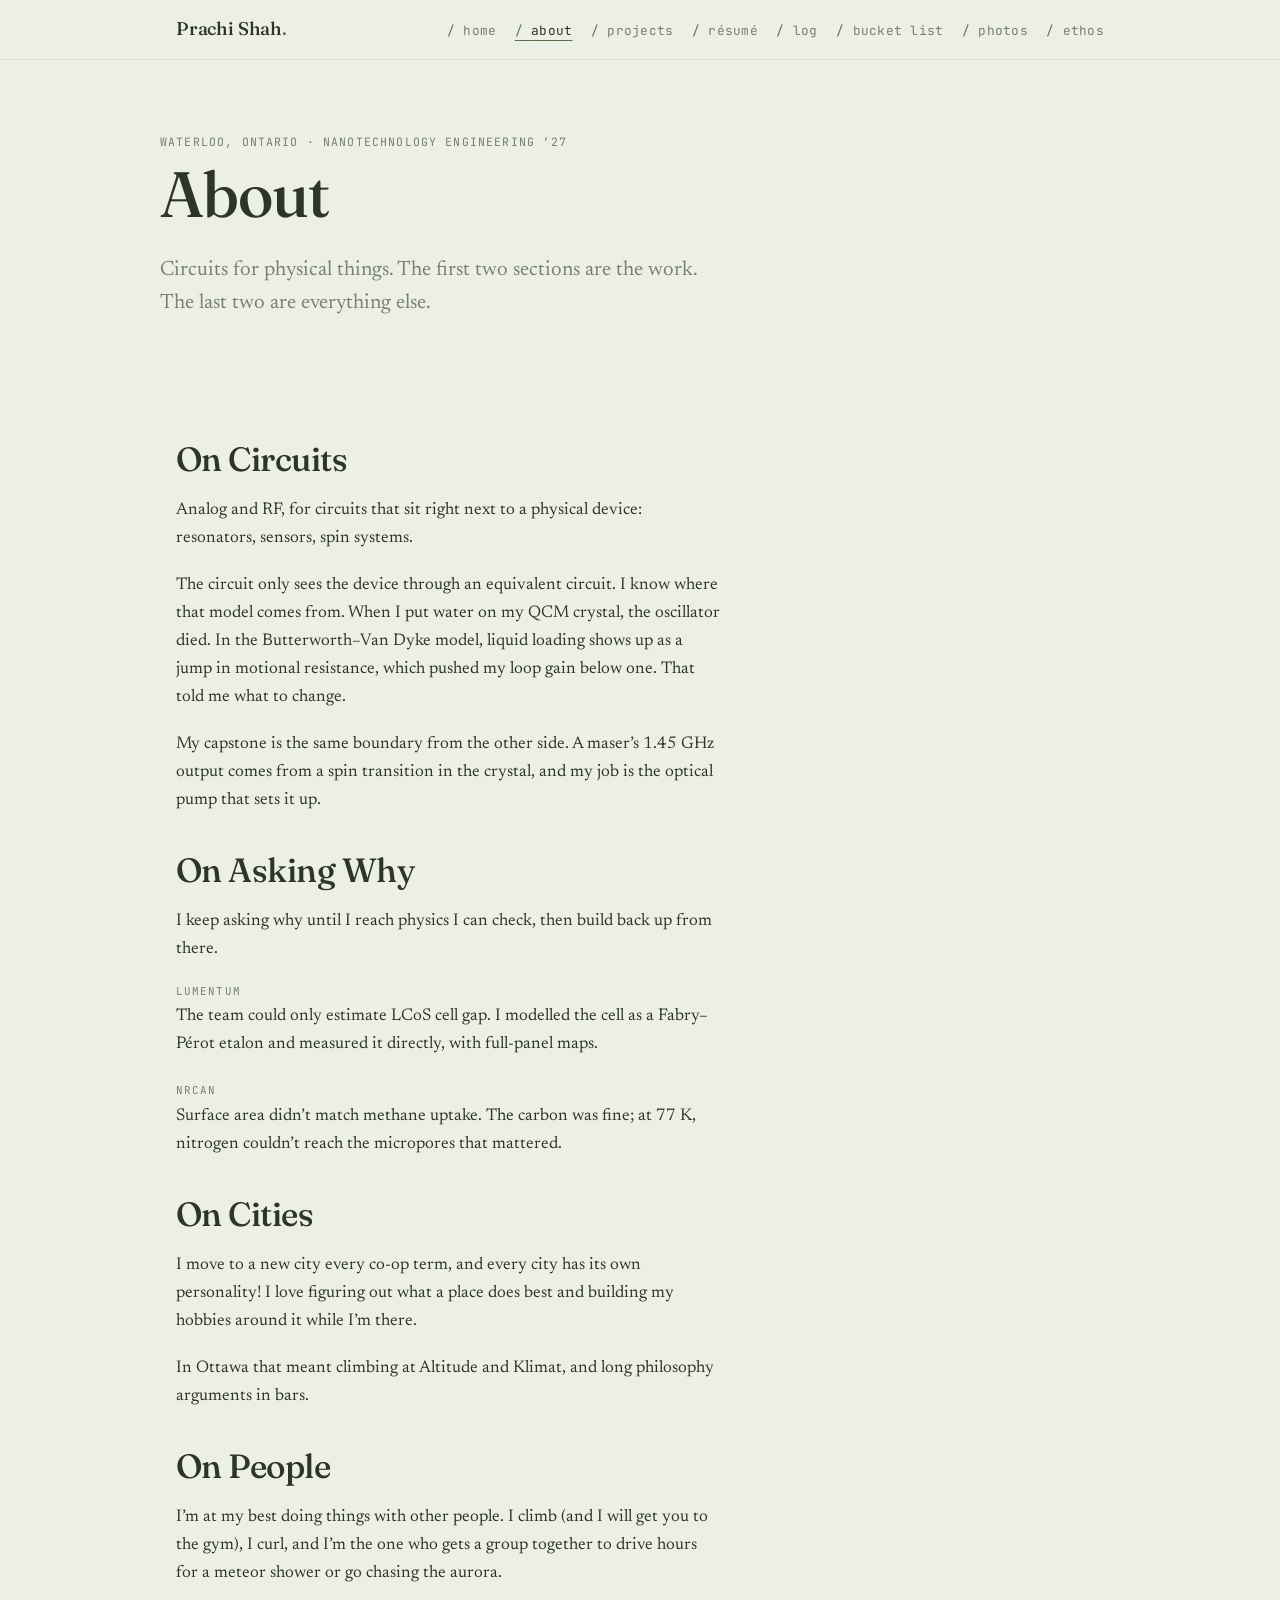
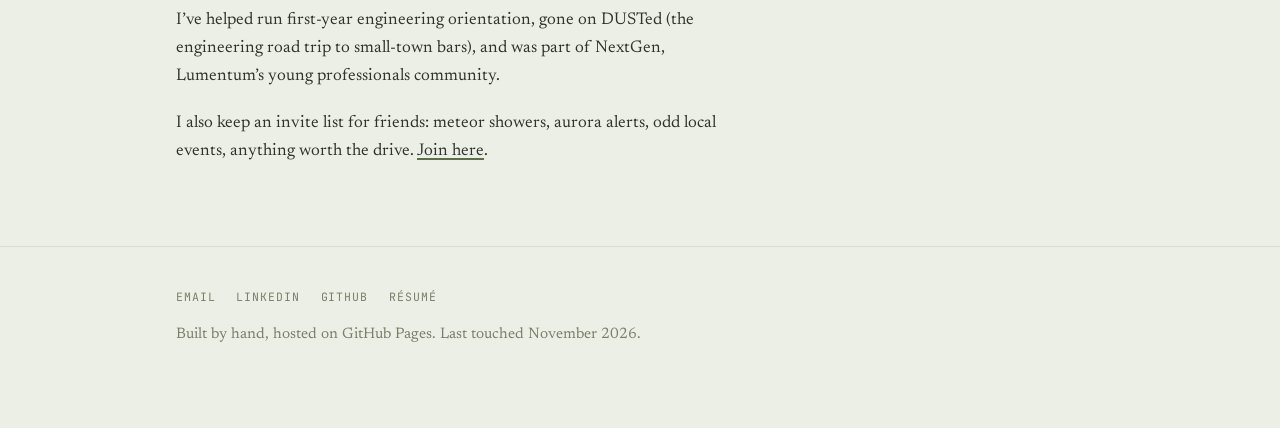
==== about.html @ 8060ae65 "Rewrite site copy: About page, new headline, plain résumé, slash nav - New about.html: On Circuits /" ====
<!DOCTYPE html>
<html lang="en">
<head>
<meta charset="utf-8">
<meta name="viewport" content="width=device-width, initial-scale=1">
<title>About — Prachi Shah</title>
<meta name="description" content="Prachi Shah — circuits for physical things. Analog and RF for resonators, sensors and spin systems. Nanotechnology engineering at Waterloo, 2027.">
<link rel="preconnect" href="https://fonts.googleapis.com">
<link rel="preconnect" href="https://fonts.gstatic.com" crossorigin>
<link href="https://fonts.googleapis.com/css2?family=Fraunces:opsz,wght@9..144,400;9..144,600;9..144,700&family=Newsreader:ital,opsz,wght@0,6..72,400;0,6..72,600;1,6..72,400&family=JetBrains+Mono:wght@400;500&display=swap" rel="stylesheet">
<link rel="stylesheet" href="assets/style.css">
<link rel="icon" href="data:image/svg+xml,<svg xmlns='http://www.w3.org/2000/svg' viewBox='0 0 100 100'><text y='.9em' font-size='90'>◐</text></svg>">
</head>
<body>

<!-- ============ NAV (same on every page — keep them in sync) ============ -->
<header class="masthead">
  <div class="wrap">
    <a class="wordmark" href="index.html">Prachi Shah<span>.</span></a>
    <nav class="nav">
      <a href="index.html">Home</a>
      <a href="about.html" aria-current="page">About</a>
      <a href="projects.html">projects</a>
      <a href="resume.html">Résumé</a>
      <a href="log.html">log</a>
      <a href="bucketlist.html">Bucket List</a>
      <a href="photos.html">Photos</a>
      <a href="ethos.html">Ethos</a>
    </nav>
  </div>
</header>

<main>

<section class="wrap page-head">
  <p class="meta">Waterloo, Ontario · Nanotechnology Engineering ’27</p>
  <h1>About</h1>
  <div class="rule"></div>
  <p class="lede">Circuits for physical things. The first two sections are the work. The last two are everything else.</p>
</section>

<section class="wrap">
<div class="prose stack">

  <!-- ===== PROFESSIONAL: keep these short and plain ===== -->

  <h2 id="circuits">On Circuits</h2>
  <p>Analog and RF, for circuits that sit right next to a physical device: resonators, sensors, spin systems.</p>
  <p>The circuit only sees the device through an equivalent circuit. I know where that model comes from. When I put water on my QCM crystal, the oscillator died. In the Butterworth–Van Dyke model, liquid loading shows up as a jump in motional resistance, which pushed my loop gain below one. That told me what to change.</p>
  <p>My capstone is the same boundary from the other side. A maser’s 1.45&nbsp;GHz output comes from a spin transition in the crystal, and my job is the optical pump that sets it up.</p>

  <h2 id="asking-why">On Asking Why</h2>
  <p>I keep asking why until I reach physics I can check, then build back up from there.</p>
  <div class="beat">
    <span class="beat-label">Lumentum</span>
    <p>The team could only estimate LCoS cell gap. I modelled the cell as a Fabry–Pérot etalon and measured it directly, with full-panel maps.</p>
  </div>
  <div class="beat">
    <span class="beat-label">NRCan</span>
    <p>Surface area didn’t match methane uptake. The carbon was fine; at 77&nbsp;K, nitrogen couldn’t reach the micropores that mattered.</p>
  </div>

  <!-- ===== PERSONAL: warmer, more me ===== -->

  <h2 id="cities">On Cities</h2>
  <p>I move to a new city every co-op term, and every city has its own personality! I love figuring out what a place does best and building my hobbies around it while I’m there.</p>
  <p>In Ottawa that meant climbing at Altitude and Klimat, and long philosophy arguments in bars.</p>
  <!-- ADD A CITY: copy the line above. One sentence per city is plenty. -->

  <h2 id="people">On People</h2>
  <p>I’m at my best doing things with other people. I climb (and I will get you to the gym), I curl, and I’m the one who gets a group together to drive hours for a meteor shower or go chasing the aurora.</p>
  <p>I’ve helped run first-year engineering orientation, gone on DUSTed (the engineering road trip to small-town bars), and was part of NextGen, Lumentum’s young professionals community.</p>
  <p>I also keep an invite list for friends: meteor showers, aurora alerts, odd local events, anything worth the drive. <a href="mailto:shahprachi.sap@gmail.com?subject=Add%20me%20to%20the%20invite%20list">Join here</a>.</p>

</div>
</section>

</main>

<!-- ============ FOOTER (same on every page) ============ -->
<footer class="foot">
  <div class="wrap">
    <div class="links">
      <a href="mailto:shahprachi.sap@gmail.com">Email</a>
      <a href="https://www.linkedin.com/in/prachixsh">LinkedIn</a>
      <a href="https://github.com/PrachixShah">GitHub</a>
      <a href="resume.html">Résumé</a>
    </div>
    <p>Built by hand, hosted on GitHub Pages. Last touched November 2026.</p>
  </div>
</footer>

</body>
</html>
---- assets/style.css ----
/* =========================================================
   prachi.dev — warm editorial zine
   One stylesheet for every page. Edit colours here.
   ========================================================= */

:root {
  --paper:      #ECEFE5;
  --paper-2:    #E2E7D6;
  --ink:        #2E342A;
  --muted:      #78806C;
  --rule:       #DBE0CF;
  --accent:     #5E6E4C;
  --accent-bg:  #E2E7D4;
  --shadow:     rgba(33, 38, 28, 0.08);

  --display: "Fraunces", Georgia, "Times New Roman", serif;
  --body:    "Newsreader", Georgia, "Times New Roman", serif;
  --mono:    "JetBrains Mono", ui-monospace, "SF Mono", Menlo, monospace;

  --measure: 34rem;
  --wide: 60rem;
}

@media (prefers-color-scheme: dark) {
  :root:not([data-theme="light"]) {
    --paper:     #171A13;
    --paper-2:   #1E2219;
    --ink:       #E7EBDA;
    --muted:     #8E9780;
    --rule:      #2A3022;
    --accent:    #9DB07E;
    --accent-bg: #222821;
    --shadow:    rgba(0, 0, 0, 0.4);
  }
}

*, *::before, *::after { box-sizing: border-box; }

html { -webkit-text-size-adjust: 100%; scroll-behavior: smooth; }

/* keep anchor targets clear of the sticky masthead */
[id] { scroll-margin-top: 6rem; }

body {
  margin: 0;
  background: var(--paper);
  color: var(--ink);
  font-family: var(--body);
  font-size: 1.0625rem;
  line-height: 1.65;
  font-synthesis-weight: none;
  -webkit-font-smoothing: antialiased;
}

/* ---------- layout ---------- */

.wrap {
  width: 100%;
  max-width: var(--wide);
  margin: 0 auto;
  padding: 0 16px;
}

.prose { max-width: var(--measure); }

/* ---------- type ---------- */

h1, h2, h3, h4 {
  font-family: var(--display);
  font-weight: 500;
  line-height: 1.12;
  letter-spacing: -0.015em;
  margin: 0 0 0.4em;
  font-variation-settings: "SOFT" 0, "WONK" 1;
}

h1 { font-size: clamp(2.5rem, 7vw, 4rem); }
h2 { font-size: clamp(1.6rem, 3.6vw, 2.1rem); margin-top: 2.2em; }
h3 { font-size: 1.25rem; margin-top: 1.8em; }

p { margin: 0 0 1.1em; }

a {
  color: var(--ink);
  text-decoration-color: var(--accent);
  text-decoration-thickness: 1.5px;
  text-underline-offset: 3px;
}
a:hover { color: var(--accent); }

em { font-style: italic; }
strong { font-weight: 600; }

hr {
  border: 0;
  border-top: 1px solid var(--rule);
  margin: 3rem 0;
}

blockquote {
  margin: 1.6em 0;
  padding-left: 1.1em;
  border-left: 3px solid var(--accent);
  font-style: italic;
  color: var(--muted);
}

code {
  font-family: var(--mono);
  font-size: 0.85em;
  background: var(--paper-2);
  padding: 0.12em 0.36em;
  border-radius: 3px;
}

/* small caps meta line */
.meta {
  font-family: var(--mono);
  font-size: 0.72rem;
  letter-spacing: 0.1em;
  text-transform: uppercase;
  color: var(--muted);
  margin: 0 0 0.6em;
}

.lede {
  font-size: 1.3rem;
  line-height: 1.55;
  color: var(--muted);
  max-width: var(--measure);
}

/* ---------- masthead ---------- */

.masthead {
  border-bottom: 1px solid var(--rule);
  background: var(--paper);
  position: sticky;
  top: 0;
  z-index: 20;
}

.masthead .wrap {
  display: flex;
  flex-wrap: wrap;
  align-items: baseline;
  gap: 0.6rem 1.4rem;
  padding-top: 0.9rem;
  padding-bottom: 0.9rem;
}

.wordmark {
  font-family: var(--display);
  font-weight: 500;
  font-size: 1.15rem;
  letter-spacing: -0.01em;
  text-decoration: none;
  margin-right: auto;
  white-space: nowrap;
}
.wordmark span { color: var(--accent); }

.nav {
  display: flex;
  flex-wrap: wrap;
  gap: 0.2rem 1.15rem;
  font-family: var(--mono);
  font-size: 0.8rem;
  letter-spacing: 0.02em;
  text-transform: lowercase;
}
.nav a { text-decoration: none; color: var(--muted); white-space: nowrap; }
.nav a::before { content: "/ "; color: var(--accent); }
.nav a:hover { color: var(--accent); }
.nav a[aria-current="page"] { color: var(--ink); text-decoration: underline; text-decoration-color: var(--accent); text-underline-offset: 5px; }

/* ---------- hero ---------- */

.hero { padding: clamp(3rem, 9vw, 6rem) 0 2.5rem; }
.hero h1 { margin-bottom: 0.3em; }
.hero .rule {
  width: 3.5rem;
  border-top: 3px solid var(--accent);
  margin: 1.8rem 0;
}

.page-head { padding: clamp(2.5rem, 7vw, 4.5rem) 0 1.5rem; }

/* ---------- cards ---------- */

.cards {
  display: grid;
  grid-template-columns: repeat(auto-fit, minmax(220px, 1fr));
  gap: 1px;
  background: var(--rule);
  border: 1px solid var(--rule);
  margin: 2.5rem 0;
}

.card {
  background: var(--paper);
  padding: 1.6rem 1.4rem;
  text-decoration: none;
  display: block;
  transition: background 0.15s ease;
}
.card:hover { background: var(--accent-bg); color: var(--ink); }
.card h3 { margin: 0 0 0.35em; font-size: 1.2rem; }
.card p { margin: 0; font-size: 0.95rem; color: var(--muted); line-height: 1.5; }

/* ---------- tags ---------- */

.tags { display: flex; flex-wrap: wrap; gap: 0.4rem; margin: 0.8rem 0 1.2rem; padding: 0; list-style: none; }
.tag {
  font-family: var(--mono);
  font-size: 0.66rem;
  letter-spacing: 0.07em;
  text-transform: uppercase;
  border: 1px solid var(--rule);
  border-radius: 999px;
  padding: 0.22rem 0.62rem;
  color: var(--muted);
  white-space: nowrap;
}
.tag.hot { border-color: var(--accent); color: var(--accent); }

/* ---------- entries (projects, log) ---------- */

.entry {
  padding: 2.6rem 0;
  border-top: 1px solid var(--rule);
}
.entry:first-of-type { border-top: 0; }
.entry h2 { margin-top: 0; }
.entry > p, .entry > ul, .entry > ol, .entry > blockquote { max-width: var(--measure); }

.entry-note {
  font-size: 0.95rem;
  color: var(--muted);
}

.kicker {
  font-family: var(--mono);
  font-size: 0.7rem;
  letter-spacing: 0.12em;
  text-transform: uppercase;
  color: var(--accent);
  margin-bottom: 0.7em;
}

/* labelled sub-blocks inside a project */
.beat { margin: 1.4rem 0; max-width: var(--measure); }
.beat-label {
  font-family: var(--mono);
  font-size: 0.68rem;
  letter-spacing: 0.1em;
  text-transform: uppercase;
  color: var(--muted);
  display: block;
  margin-bottom: 0.25em;
}

/* ---------- figures / photos ---------- */

figure { margin: 1.8rem 0; }
figure img { width: 100%; height: auto; display: block; border: 1px solid var(--rule); }
figcaption {
  font-family: var(--mono);
  font-size: 0.72rem;
  line-height: 1.5;
  color: var(--muted);
  margin-top: 0.6rem;
}

.grid {
  display: grid;
  grid-template-columns: repeat(auto-fill, minmax(240px, 1fr));
  gap: 1.4rem;
  margin: 2rem 0;
}
.grid figure { margin: 0; }

/* a dashed box that stands in for a photo you haven't added yet */
.slot {
  aspect-ratio: 4 / 3;
  border: 1px dashed var(--rule);
  background: var(--paper-2);
  display: flex;
  align-items: center;
  justify-content: center;
  text-align: center;
  padding: 1rem;
  font-family: var(--mono);
  font-size: 0.68rem;
  letter-spacing: 0.06em;
  color: var(--muted);
}

/* ---------- resume ---------- */

.rsm-item { margin: 0 0 1.9rem; max-width: 46rem; }
.rsm-head {
  display: flex;
  flex-wrap: wrap;
  align-items: baseline;
  justify-content: space-between;
  gap: 0.2rem 1rem;
  margin-bottom: 0.2rem;
}
.rsm-head h3 { margin: 0; font-size: 1.15rem; }
.rsm-where { color: var(--muted); font-size: 1rem; }
.rsm-when {
  font-family: var(--mono);
  font-size: 0.7rem;
  letter-spacing: 0.08em;
  text-transform: uppercase;
  color: var(--muted);
  white-space: nowrap;
}
.rsm-item ul { margin: 0.6rem 0 0; padding-left: 1.1rem; }
.rsm-item li { margin-bottom: 0.45rem; }

.skills { display: grid; gap: 0.7rem; max-width: 46rem; }
.skills div { font-size: 1rem; }
.skills b { font-family: var(--mono); font-size: 0.7rem; letter-spacing: 0.08em; text-transform: uppercase; color: var(--muted); display: block; }

.btn {
  display: inline-block;
  font-family: var(--mono);
  font-size: 0.72rem;
  letter-spacing: 0.1em;
  text-transform: uppercase;
  border: 1px solid var(--accent);
  color: var(--accent);
  padding: 0.6rem 1.1rem;
  text-decoration: none;
  transition: background 0.15s ease, color 0.15s ease;
}
.btn:hover { background: var(--accent); color: var(--paper); }

/* ---------- bucket list ---------- */

.bucket { list-style: none; padding: 0; margin: 1.4rem 0 0; max-width: 46rem; }
.bucket li {
  display: flex;
  gap: 0.85rem;
  align-items: baseline;
  padding: 0.7rem 0;
  border-bottom: 1px dotted var(--rule);
}
.bucket .box {
  font-family: var(--mono);
  font-size: 0.9rem;
  color: var(--muted);
  flex: none;
  width: 1.2rem;
}
.bucket .what { flex: 1 1 0%; min-width: 0; }
.bucket li.done { color: var(--muted); }
.bucket li.done .what { text-decoration: line-through; text-decoration-color: var(--accent); }
.bucket li.done .box { color: var(--accent); }
.bucket .when {
  margin-left: auto;
  font-family: var(--mono);
  font-size: 0.66rem;
  letter-spacing: 0.06em;
  text-transform: uppercase;
  color: var(--muted);
  flex: none;
  padding-left: 1rem;
}

/* ---------- footer ---------- */

.foot {
  border-top: 1px solid var(--rule);
  margin-top: 5rem;
  padding: 2.5rem 0 4rem;
  font-size: 0.95rem;
  color: var(--muted);
}
.foot a { color: var(--muted); }
.foot .links { display: flex; flex-wrap: wrap; gap: 0.5rem 1.3rem; margin-bottom: 1rem; font-family: var(--mono); font-size: 0.72rem; letter-spacing: 0.08em; text-transform: uppercase; }
.foot .links a { text-decoration: none; }
.foot .links a:hover { color: var(--accent); }

/* ---------- misc ---------- */

.stack > * + * { margin-top: 1.1em; }

.pull {
  font-family: var(--display);
  font-size: clamp(1.35rem, 3vw, 1.75rem);
  line-height: 1.35;
  color: var(--ink);
  max-width: 30rem;
  margin: 2.4rem 0;
  padding-left: 1.2rem;
  border-left: 3px solid var(--accent);
}

@media (max-width: 640px) {
  body { font-size: 1.06rem; }
  .masthead .wrap { padding-top: 0.75rem; padding-bottom: 0.75rem; }
  .entry { padding: 2rem 0; }
  .bucket .when { margin-left: 0; padding-left: 0; width: 100%; }
  .bucket li { flex-wrap: wrap; }
}

@media print {
  .masthead, .foot, .btn { display: none; }
  body { background: #fff; color: #000; font-size: 11pt; }
}
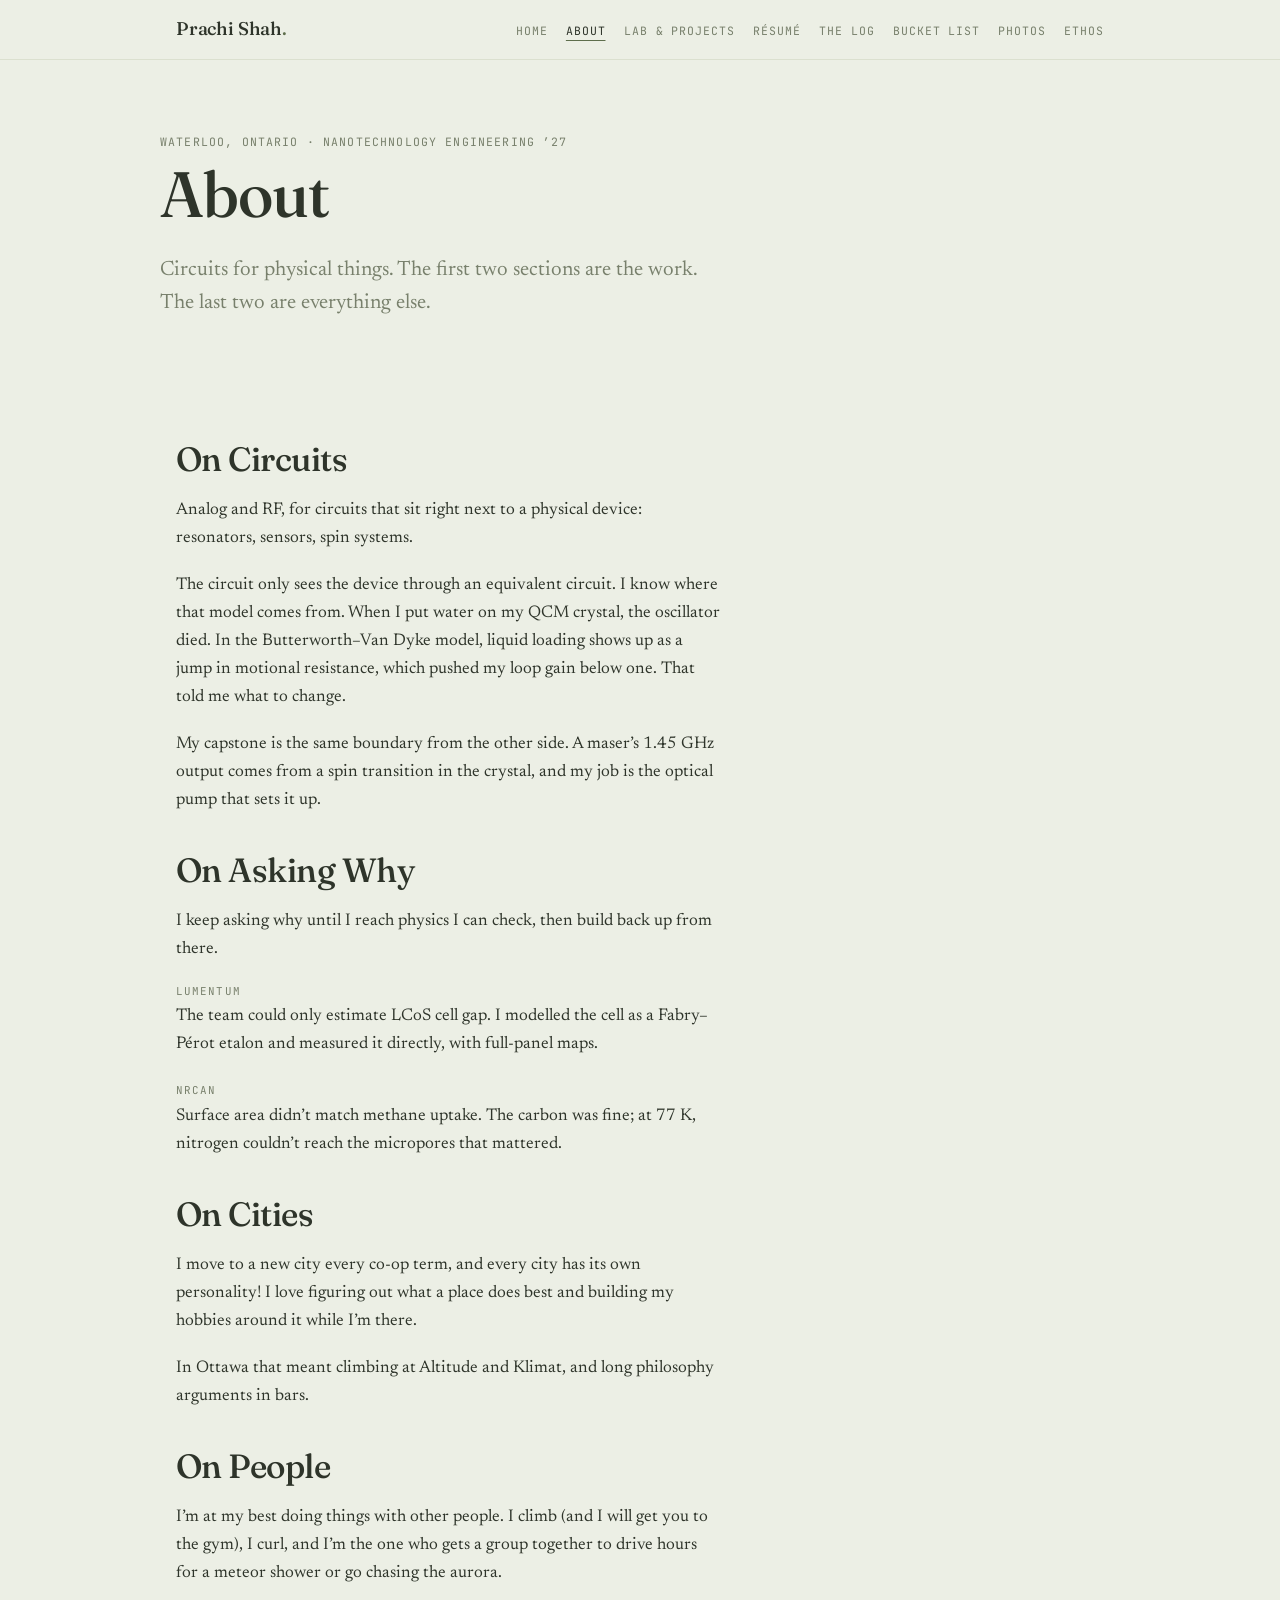
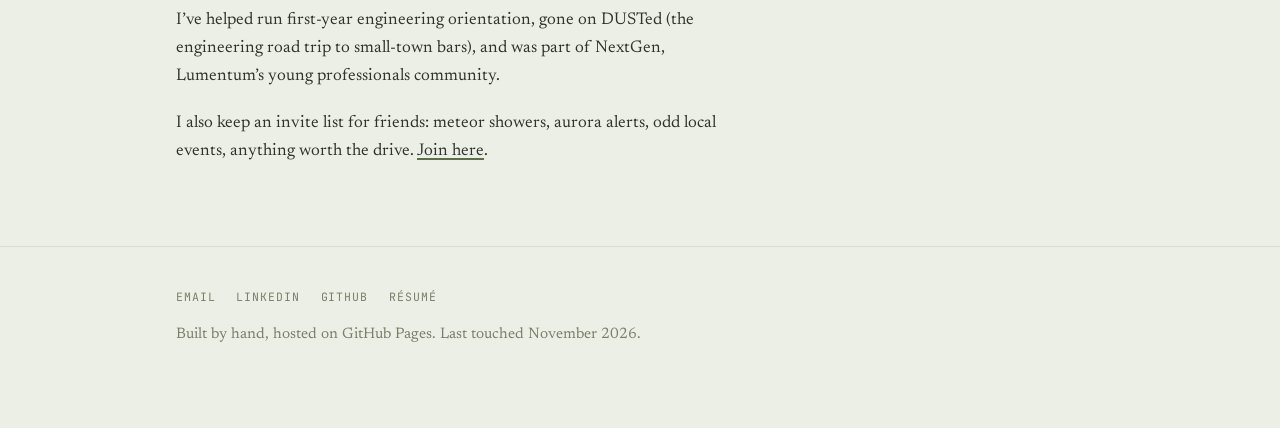
==== commit 6fec1d81: "Revert nav to original labels and style; restore homepage card text Nav back to uppercase mono with " ====
--- a/about.html
+++ b/about.html
@@ -20,9 +20,9 @@
     <nav class="nav">
       <a href="index.html">Home</a>
       <a href="about.html" aria-current="page">About</a>
-      <a href="projects.html">projects</a>
+      <a href="projects.html">Lab &amp; Projects</a>
       <a href="resume.html">Résumé</a>
-      <a href="log.html">log</a>
+      <a href="log.html">The Log</a>
       <a href="bucketlist.html">Bucket List</a>
       <a href="photos.html">Photos</a>
       <a href="ethos.html">Ethos</a>
--- a/assets/style.css
+++ b/assets/style.css
@@ -165,12 +165,11 @@
   flex-wrap: wrap;
   gap: 0.2rem 1.15rem;
   font-family: var(--mono);
-  font-size: 0.8rem;
-  letter-spacing: 0.02em;
-  text-transform: lowercase;
+  font-size: 0.72rem;
+  letter-spacing: 0.08em;
+  text-transform: uppercase;
 }
 .nav a { text-decoration: none; color: var(--muted); white-space: nowrap; }
-.nav a::before { content: "/ "; color: var(--accent); }
 .nav a:hover { color: var(--accent); }
 .nav a[aria-current="page"] { color: var(--ink); text-decoration: underline; text-decoration-color: var(--accent); text-underline-offset: 5px; }
 
